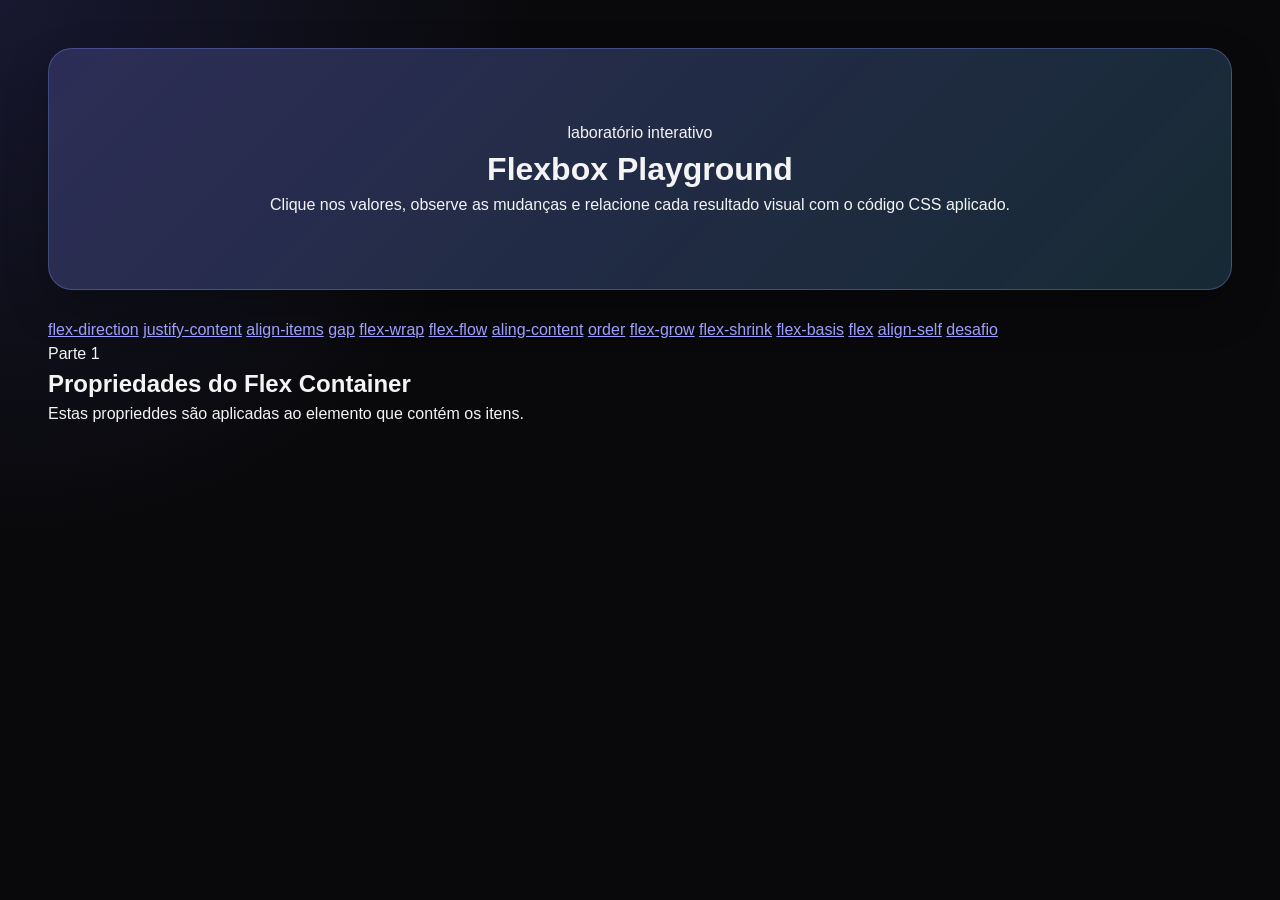
==== flexbox/index.html @ e7ec53a9 "v1.0.0 Created the project architecture, including:  - /js    - script.js - /style    - style.css in" ====
<!-- Define que o documento utiliza HTML5. Deve ser a primeira declaração do arquivo. -->
<!DOCTYPE html>
<!-- A tag html envolve toda a página. lang="pt-br" informa o idioma para navegadores e leitores de tela. -->
<html lang="pt-br">
    <!-- O head guarda configurações e informações que não aparecem diretamente no conteúdo visual. -->
<head>
    <!-- Permite ultilizar acentos, cedilha e outros caracteres especiais corretamente. -->
    <meta charset="UTF-8">
    <!-- Faz o layout respeitar a largura real de celulares, tablets e computadores. -->
    <meta name="viewport" content="width=device-width, initial-scale=1.0">
    <!-- Descrição usada por mecanismo de busca e no compartilhamento do link. -->
    <meta name="description" content="Laboratório interativo para aprender e praticar as principais propriedades do css flexbox.">
    <!-- Texto exibido na aba do navegador. -->
    <title>Laboratório Flexbox</title>
    <!-- Conecta o HTML ao arquivo CSS responsável pela aparência da página. -->
    <link rel="stylesheet" href="style/style.css">
</head>

<!-- O body contém todo o conteúdo visivel da página. -->
<body>
    

      <!-- ===================================================
         CABEÇALHO PRINCIPAL
         Apresenta o nome e a proposta do laboratório.
    =================================================== -->
<header class="page-header">
<!-- Pequeno rótulo visual acima do título principal. -->
    <span class="page-label">laboratório interativo</span>
    <!-- h1 é o título principal e deve representar o assunto da página. -->
    <h1>Flexbox Playground</h1>
    <p>
        Clique nos valores, observe as mudanças e relacione cada resultado visual com o código CSS aplicado.
    </p>
</header>

  <!-- ===================================================
        NAVEGAÇÃO INTERNA
         Cada link aponta para o id de uma seção da página.
         aria-label descreve o menu para tecnologias assistivas.
    =================================================== -->


   <nav class="property-navigation" aria-label="Navegação das prioridades do Flexbox">
        <a href="#flex-direction">flex-direction</a>
        <a href="#justify-content">justify-content</a>
        <a href="#align-items">align-items</a>
        <a href="#gap">gap</a>
        <a href="#flex-wrap">flex-wrap</a>
        <a href="#flex-flow">flex-flow</a>
        <a href="#aling-content">aling-content</a>
        <a href="#order">order</a>
        <a href="#flex-grow">flex-grow</a>
        <a href="#flex-shrink">flex-shrink</a>
        <a href="#flex-basis">flex-basis</a>
        <a href="#flex">flex</a>
        <a href="#align-self">align-self</a>
        <a href="#desafio">desafio</a>
    </nav>
 
    <!-- O main reúne o conteúdo principal do laboratório-->
    <main>
 
        <!-- ===================================================
        PARTE 1 - PRIORIDADES DO FLEX CONTAINER
        São aplicadas ao elemento pai, responsável por organizar itens
    =================================================== -->
 
        <header class="group-header">
            <span>Parte 1</span>
            <h2>Propriedades do Flex Container</h2>
            <p>Estas proprieddes são aplicadas ao elemento que contém os itens.</p>
        </header>
    </main>
 
</body>
 
</html>
---- flexbox/style/style.css ----
/* ===========================================
   Configurações gerais
=========================================== */
 
    :root {
        color-scheme: dark;
        --background: #09090b;
        --surface: #18181b;
        --surface-soft: #27272a;
        --surface-highlight: #3f3f46;
        --border: #52525b;
        --text: #f4f4f5;
        --text-muted: #d4d4d8;
        --primary: #6366f1;
        --primary-hover: #818cf8;
        --accent: #38bdf8;
        --success: #22c55e;
        --warning: #f59e0b;
        --danger: #ef4444;
        --item: #0ea5e9;
        --item-selected: #f97316;
        --radius-small: 8px;
        --radius-medium: 12px;
        --radius-large: 18px;
        --shadow: 0 18px 45px rgba(0, 0, 0, 0.24);
    }

    * {
        margin: 0;
        padding: 0;
        box-sizing: border-box;
    }

    html {
        scroll-behavior: smooth;
        scroll-padding-top: 100px;
    }

    body {
        min-height: 100vh;
        padding: clamp(16px, 4vw, 48px);
        color: var(--text);
        background: 
        radial-gradient(circle at top left,
        rgba(99, 102, 241, 0.16),
        transparent 34rem), 
        var(--background);
        font-family: inter, arial, Arial, Helvetica, sans-serif;
        line-height: 1.5;
    }

    button,
    select {
        font: inherit;
    }

    button, 
    a,
    select {
        -webkit-tap-highlight-color: transparent;
    }

    button:focus-visible,
    a:focus-visible,
    select:focus-visible {
        outline: 3px solid #facc15;
        Outline-offset: 3px;
    }

    
    /* ===================================================
         CABEÇALHO E NAVEGAÇÃO
    =================================================== */


    .page-header {
        max-width: 1200px;
        margin: 0 auto 28px;
        padding: clamp(28px, 6vw, 72px);
        text-align: center;
        background: 
        linear-gradient(
            135deg, rgba(99, 102, 241, 0.28),
            rgba(14, 165, 233, 0.12)
        ),
        var(--surface);
        border: 1px solid rgba(129, 140, 248, 0.35);
        border-radius: 24px;
        box-shadow: var(--shadow);
    }
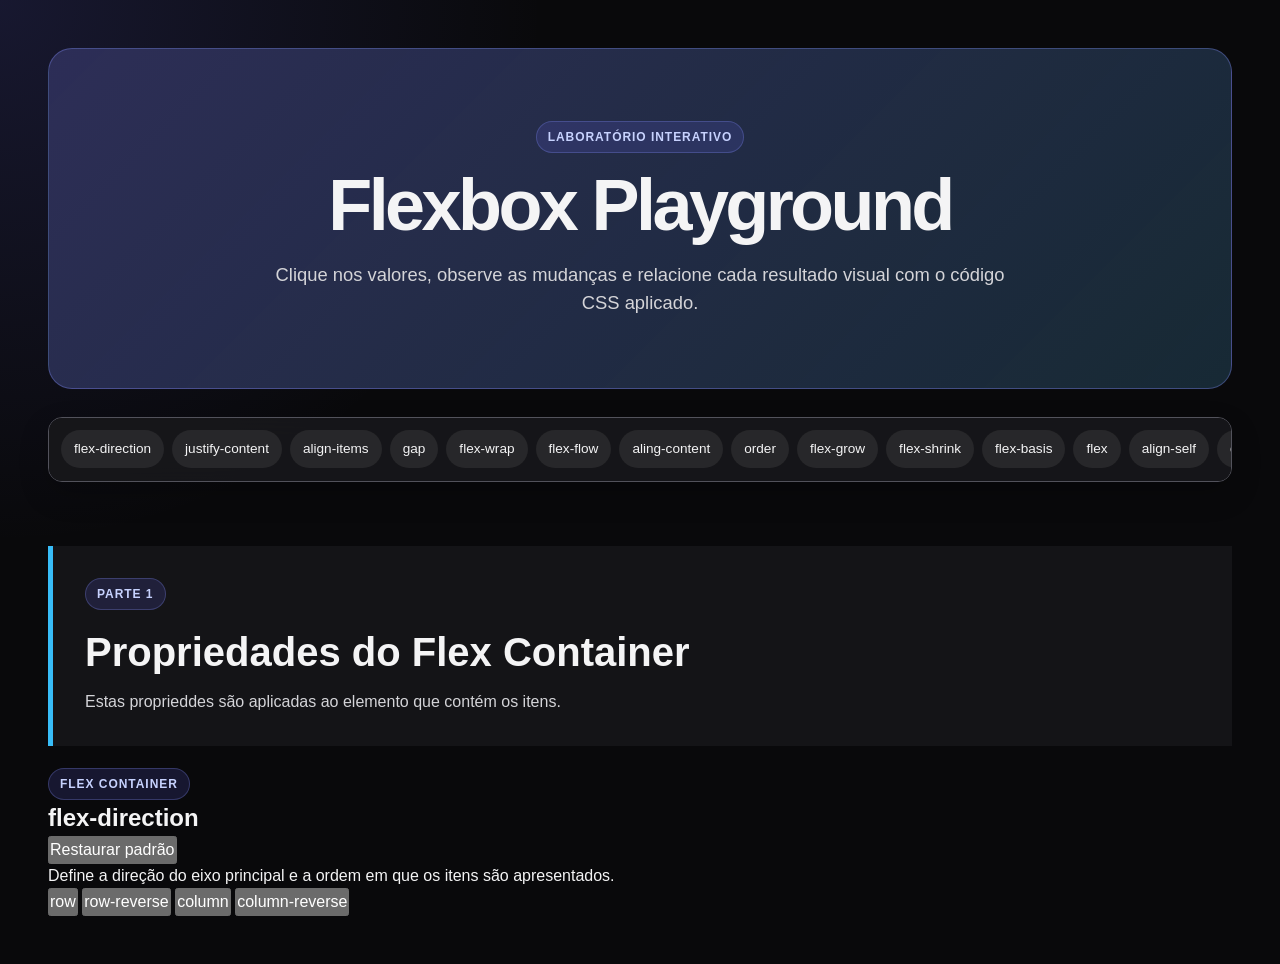
==== commit db7db41f: "v1.0.1 Updates to index.html:  1. Fixed bugs in the navigation menu.  2. Added styling to the `group" ====
--- a/flexbox/index.html
+++ b/flexbox/index.html
@@ -71,6 +71,39 @@
             <h2>Propriedades do Flex Container</h2>
             <p>Estas proprieddes são aplicadas ao elemento que contém os itens.</p>
         </header>
+          <!-- ===================================================
+        SEÇÃO: flex-direction
+        define a direção do eixo principal e a ordem  inicial dos itens.
+        O id permite acessar esta seção pelo menu de navegação.
+    =================================================== -->
+    <section>
+        <!-- Agrupa o título da propriedade e o botão que restaura o valor inicial. -->
+         <div class="demo-heading">
+            <div>
+            <span class="property-type">Flex container</span>
+            <h2>flex-direction</h2>
+         </div>
+         <button type="button" class="reset-button" data-reset-section="direction">Restaurar padrão</button>
+        </div>
+        <p class="demo-intoduction">
+            Define a direção do eixo principal e a ordem em que os itens são apresentados.
+        </p>
+
+        <!--
+           Grupo de botões com os valores da propriedade.
+           role="group" e arial-label ajudam leitores de tela.
+           data-* guarda o valor que será lido pelo JavaScript.
+           aria-pressed informa qual botão está ativo.
+           -->
+           <div class="buttons" role="group" aria-label="Valores de flex-direction">
+            <button type="button" data-direction="row" aria-pressed="true">row</button>
+            <button type="button" data-direction="row-reverse" aria-pressed="false">row-reverse</button>
+            <button type="button" data-direction="column" aria-pressed="false">column</button>
+            <button type="button" data-direction="column-reverse" aria-pressed="false">column-reverse</button>
+           </div>
+
+    </section>
+ 
     </main>
  
 </body>
--- a/flexbox/style/style.css
+++ b/flexbox/style/style.css
@@ -2,89 +2,182 @@
    Configurações gerais
 =========================================== */
  
-    :root {
-        color-scheme: dark;
-        --background: #09090b;
-        --surface: #18181b;
-        --surface-soft: #27272a;
-        --surface-highlight: #3f3f46;
-        --border: #52525b;
-        --text: #f4f4f5;
-        --text-muted: #d4d4d8;
-        --primary: #6366f1;
-        --primary-hover: #818cf8;
-        --accent: #38bdf8;
-        --success: #22c55e;
-        --warning: #f59e0b;
-        --danger: #ef4444;
-        --item: #0ea5e9;
-        --item-selected: #f97316;
-        --radius-small: 8px;
-        --radius-medium: 12px;
-        --radius-large: 18px;
-        --shadow: 0 18px 45px rgba(0, 0, 0, 0.24);
-    }
-
-    * {
-        margin: 0;
-        padding: 0;
-        box-sizing: border-box;
-    }
-
-    html {
-        scroll-behavior: smooth;
-        scroll-padding-top: 100px;
-    }
-
-    body {
-        min-height: 100vh;
-        padding: clamp(16px, 4vw, 48px);
+:root {
+    color-scheme: dark ;
+    --background: #09090b;
+    --surface: #18181b;
+    --surface-soft: #27272a;
+    --surface-highlight: #3f3f46;
+    --border: #52525b;
+    --text: #f4f4f5;
+    --text-muted: #d4d4d8;
+    --primary: #6366f1;
+    --primary-hover: #818cf8;
+    --accent: #38bdf8;
+    --success: #22c55e;
+    --warning: #f59e0b;
+    --danger: #ef4444;
+    --item: #0ea5e9;
+    --item-selected: #f97316;
+    --radius-small: 8px;
+    --radius-medium: 12px;
+    --radius-large: 18px
+    --shadow: 0 18px 45px rgba (0, 0, 0, 0.24);
+ 
+}
+ 
+* {
+    margin: 0;
+    padding: 0;
+    box-sizing: border-box;
+}
+ 
+html{
+    scroll-behavior: smooth;
+    scroll-padding-top: 100px;
+}
+ 
+ 
+body {
+    min-height: 100vh;
+    padding: clamp(16px, 4vw, 48px);
         color: var(--text);
-        background: 
-        radial-gradient(circle at top left,
-        rgba(99, 102, 241, 0.16),
-        transparent 34rem), 
-        var(--background);
-        font-family: inter, arial, Arial, Helvetica, sans-serif;
-        line-height: 1.5;
-    }
-
-    button,
-    select {
-        font: inherit;
-    }
-
-    button, 
-    a,
-    select {
-        -webkit-tap-highlight-color: transparent;
-    }
-
-    button:focus-visible,
-    a:focus-visible,
-    select:focus-visible {
-        outline: 3px solid #facc15;
-        Outline-offset: 3px;
-    }
-
-    
-    /* ===================================================
-         CABEÇALHO E NAVEGAÇÃO
-    =================================================== */
-
-
-    .page-header {
-        max-width: 1200px;
-        margin: 0 auto 28px;
-        padding: clamp(28px, 6vw, 72px);
-        text-align: center;
-        background: 
+        background:
+    radial-gradient(circle at top left,
+    rgba(99, 102, 241, 0.16),
+    transparent 34rem),
+    var(--background);
+    font-family: inter, arial, Arial, Helvetica, sans-serif;
+    line-height: 1.5;
+}
+ 
+button,
+select {
+    font: inherit
+}
+ 
+button,
+a,
+select {
+    -webkit-tap-highlight-color: transparent;
+}
+ 
+button:focus-visible,
+a:focus-visible,
+select:focus-visible {
+    outline: 3px solid #facc15;
+    outline-offset: 3px;
+}
+/* ===========================================
+   Cabeçalho e navegação
+=========================================== */
+.page-header {
+    max-width: 1200px;
+    margin:0 auto 28px;
+    padding: clamp(28px,6vw, 72px);
+    text-align: center;
+    background:
         linear-gradient(
             135deg, rgba(99, 102, 241, 0.28),
             rgba(14, 165, 233, 0.12)
-        ),
+         ),
         var(--surface);
-        border: 1px solid rgba(129, 140, 248, 0.35);
-        border-radius: 24px;
-        box-shadow: var(--shadow);
-    }+    border: 1px solid rgba(129, 140, 248, 0.35);
+    border-radius: 24px;
+    box-shadow: var(--shadow);
+}
+ 
+.page-label,
+.property-type,
+.group-header span {
+    display: inline-flex;
+    align-items: center;
+    width: fit-content;
+    padding: 6px 11px;
+    color: #c7d2fe;
+    background-color: rgba(99, 102, 241, 0.16);
+    border: 1px solid rgba(129, 140, 248, 0.28);
+    border-radius: 999px;
+    font-size: 0.75rem;
+    font-weight: 700;
+    letter-spacing: 0.08em;
+    text-transform: uppercase;
+}
+ 
+.page-header h1{
+    margin-top:16px;
+    font-size: clamp(2rem, 7vw, 4.5rem);
+    line-height: 1;
+    letter-spacing: -0.05em;
+}
+ 
+.page-header p {
+    max-width: 760px;
+    margin: 20px auto 0;
+    color: var(--text-muted);
+    font-size: clamp(1rem, 2vw, 1.15rem);
+}
+ 
+.property-navigation {
+    position: sticky;
+    top: 12px;
+    z-index: 20;
+    display: flex;
+    gap: 8px;
+    flex-wrap: nowrap;
+    max-width: 1200px;
+    margin: 0 auto 36px;
+    padding: 12px;
+    overflow-x: auto;
+    background-color: rgba(24, 24, 27, 0.9);
+    border: 1px solid var(--border);
+    border-radius: 14px;
+    box-shadow: 0 12px 30px rgba(0, 0, 0, 0.2);
+    backdrop-filter: blur(14px);
+}
+ 
+.property-navigation a {
+    flex: 0 0 auto;
+    padding: 8px 12px;
+    color: var(--text);
+    background-color: var(--surface-soft);
+    border: 1px solid transparent;
+    border-radius: 999px;
+    text-decoration: none;
+    font-size: 0.85rem;
+    transition: 0.2s;
+}
+ 
+.property-navigation a:hover {
+    color: white;
+    background-color: var(--primary);
+    border-color: var(--primary-hover);
+}
+ 
+/* ===========================================
+   Grupoo e seções
+=========================================== */
+ 
+main {
+    max-width: 1200px;
+    margin: 0 auto;
+}
+ 
+.group-header {
+    margin: 64px 0 22px;
+    padding: clamp(20px, 4vw, 32px);
+    background-color: rgba(24, 24, 27, 0.76);
+    border-left: 5px solid var(--accent);
+    border-radius: 0 var(--radius-large) var(--radius-large) 0;
+}
+ 
+.group-header h2 {
+    margin-top: 12px;
+    color: var(--text);
+    font-size: clamp(1.6rem, 4vw, 2.5rem);
+}
+ 
+.group-header p {
+    margin-top: 8px;
+    color: var(--text-muted);
+}
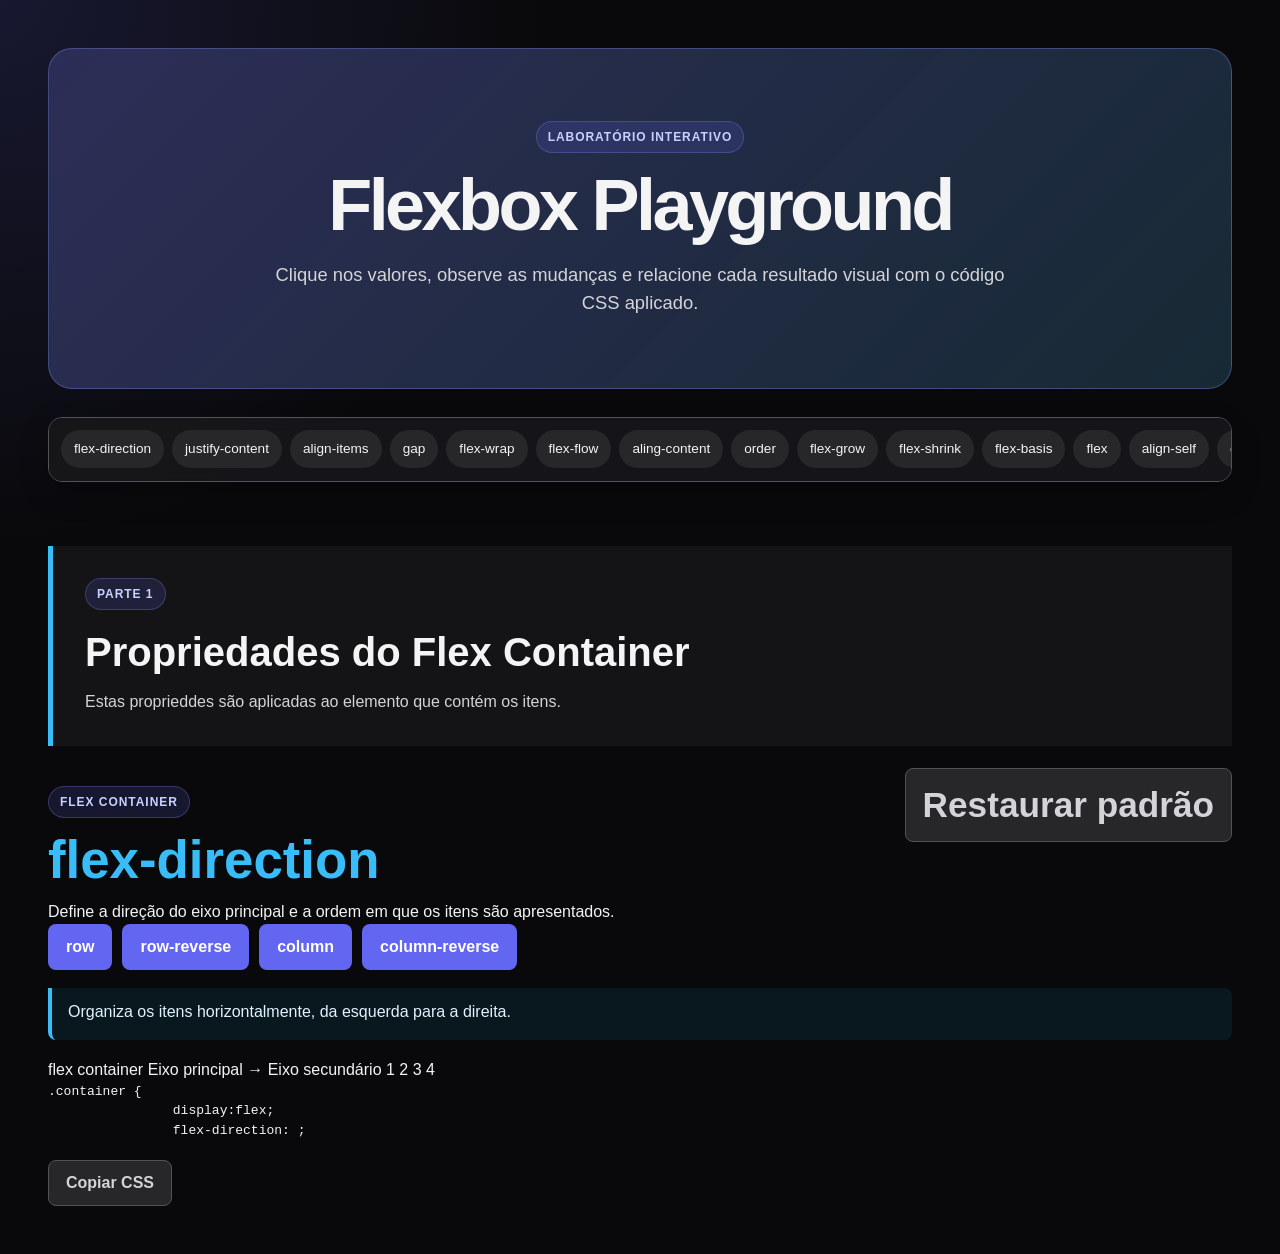
==== commit af6e9081: "1v.0.3 Update to index.html:  1. Added a custom description field (updated via JavaScript based on t" ====
--- a/flexbox/index.html
+++ b/flexbox/index.html
@@ -101,7 +101,41 @@
             <button type="button" data-direction="column" aria-pressed="false">column</button>
             <button type="button" data-direction="column-reverse" aria-pressed="false">column-reverse</button>
            </div>
-
+        <!--
+           Descrição atualizada pelo JavaScript conforme o botão escolhido.
+           aria-live="polite" permite anunciar a mudança para leitores de tela. 
+           -->
+           <p class="property-description direction-description" aria-live="polite">
+            Organiza os itens horizontalmente, da esquerda para a direita.
+           </p>
+           <!--
+           Área visual da demonstração.
+           A classe container recebe display:flex no CSS.
+           A segunda classe identifica a propriedade demonstrada.
+           -->
+           <div class="container direction-container" id="direction-container">
+            <span class="container-label">flex container</span>
+            <!-- Indicadores dos eixos; JavaScript atualiza as setas nesta seção.-->
+            <span class="axis-main direction-main-axis">Eixo principal →</span>
+            <span class="axis axis-cross direction-cross-axis">Eixo secundário</span>
+            <!-- Cada elemento .item é um flex item. Os números facilitam observar ordem e posição.-->
+        <span><span class="item">1</span></span>
+        <span><span class="item">2</span></span>
+        <span><span class="item">3</span></span>
+        <span><span class="item">4</span></span>
+        </div>
+        <!--Mostra o CSS correspondente ao valor selecionada.
+        pre preserva espaços e quebras de linha; code identifica código-fonte.
+        O botão usa data-copy-property e data-copy-target para copiar o resultado.
+        -->
+        <div class="code-wrapper">
+            <pre class="code"><code>.container {
+                display:flex;
+                flex-direction: <strong class="direction-value" aria-live="polite"></strong>;
+            </code></pre>
+            <button type="button" class="copy-button" data-copy-property="flex-direction" 
+            data-copy-target=".direction-value">Copiar CSS</button>
+        </div>
     </section>
  
     </main>
--- a/flexbox/style/style.css
+++ b/flexbox/style/style.css
@@ -155,7 +155,7 @@
 }
  
 /* ===========================================
-   Grupoo e seções
+   Grupo e seções
 =========================================== */
  
 main {
@@ -180,4 +180,171 @@
 .group-header p {
     margin-top: 8px;
     color: var(--text-muted);
-}+}
+
+/* ===========================================
+   GARD DE DEMONSTRAÇÃO
+
+   Cada propriedade é apresentada dentro de um card separado.
+
+   overflow: hidden impede que elementos ultrapassem as bordas.
+=========================================== */
+
+.demo {
+    margin-bottom: 36px;
+    padding: clamp(20px, 4vw, 34px);
+    overflow: hidden;
+    background-color: rgba(24, 24, 27, 0.92);
+    border: 1px solid var(--surface-highlight);
+    border-radius: var(--radius-large);
+    box-shadow: var(--shadow);
+}
+
+/* ===========================================
+  CABEÇALHO INTERNO DA DEMONSTRAÇÃO
+
+  Utiliza Flexbox para separar o título da propriedade e
+  o botão de restauração.
+=========================================== */
+
+.demo-heading {
+    display: flex;
+    align-items: flex-start;
+    justify-content: space-between;
+    gap: 20px;
+}
+
+.demo-heading {
+    margin-top: 8px;
+    color: var(--accent);
+    font-size: clamp(1.55rem, 4vw, 2.2rem);
+}
+
+.item-property {
+    color: #fed7aa;
+    background-color: rgba(249, 115, 22, 0.14);
+    border-color: rgba(249, 115, 22, 0.3);
+}
+
+.challenge-label {
+    color: #bbf7d0;
+    background-color: rgba(34, 197, 94, 0.14);
+    border-color: rgba(34, 197, 94, 0.3);
+}
+
+.demo-introduction {
+    max-width: 850px;
+    margin: 18px 0 22px;
+    color: var(--text-muted);
+    line-height: 1.7;
+}
+
+.demo-introduction strong {
+    color: white;
+}
+
+/* ===========================================
+  DESCRIÇÃO DINÂMICA
+
+  Este texto será atualizado pelo JavaScript quando o aluno
+  selecionar outro valor da propriedade
+=========================================== */
+
+.property-description {
+    min-height: 52px;
+    margin: 0 0 18px;
+    padding: 12px 16px;
+    color: #e0f2fe;
+    background-color: rgba(14, 165, 233, 0.09);
+    border-left: 4px solid var(--accent);
+    border-radius: 0 var(--radius-small) var(--radius-small);
+}
+
+/* ===========================================
+ BOTÕES E CONTROLES
+=========================================== */
+
+.buttons {
+    display: flex;
+    gap: 10px;
+    flex-wrap: wrap;
+    margin-bottom: 18px;
+}
+
+/* ===========================================
+ BOTÃO PADRÃO
+
+ min-height: 44px cria uma área confortável para clique 
+ também em dispositivos com tela sensível ao toque.
+=========================================== */
+
+button {
+    min-height: 44px;
+    padding: 10px 17px;
+    color: white;
+    background-color: var(--primary);
+    border: 1px solid transparent;
+    border-radius: var(--radius-small);
+    cursor: pointer;
+    font-weight: 700;
+    transition: 
+        transform 0.2s,
+        backgroud-color 0.2s,
+        border-color 0.2s,
+        box-shadow 0.2s;
+}
+
+button:hover {
+    background-color: var(--primary-hover);
+    transform: translateY(-1px);
+}
+
+/* ===========================================
+  BOTÃO ATIVO
+
+  A classe active é controlada pelo JavaScript e mostra qual 
+  valor CSS está selecionado.
+=========================================== */
+
+button.active {
+    color: #052e16;
+    background-color: var(--success);
+    border-color: #86efac;
+    box-shadow: 0 0 0 4px rgba(34, 197, 94, 0.14);
+}
+
+.reset-button,
+.copy-button {
+    color: var(--text-muted);
+    background-color: var(--surface-soft);
+    border-color: var(--border);
+    font-weight: 600;
+}
+
+.reset-button:hover,
+.copy-button:hover {
+    color: white;
+    background-color: var(--surface-highlight);
+}
+
+/* 
+Esta classe é adicionada temporiariamente pelo JavaScript
+após o código CSS ser copiado.
+ */
+
+ .copy-button.copy-success {
+    color: #052e16;
+    background-color: var(--success);
+    border-color: #86efac;
+ }
+
+ .compact-buttons {
+    margin-bottom: 0;
+ }
+
+ /* ===========================================
+ CONTROLE DA DEMONSTRAÇÃO flex-shrink
+ flex-shrink só é percebido quando falta espaço.
+
+ Por isso esta área permite alterar a largura do container.
+ =========================================== */
